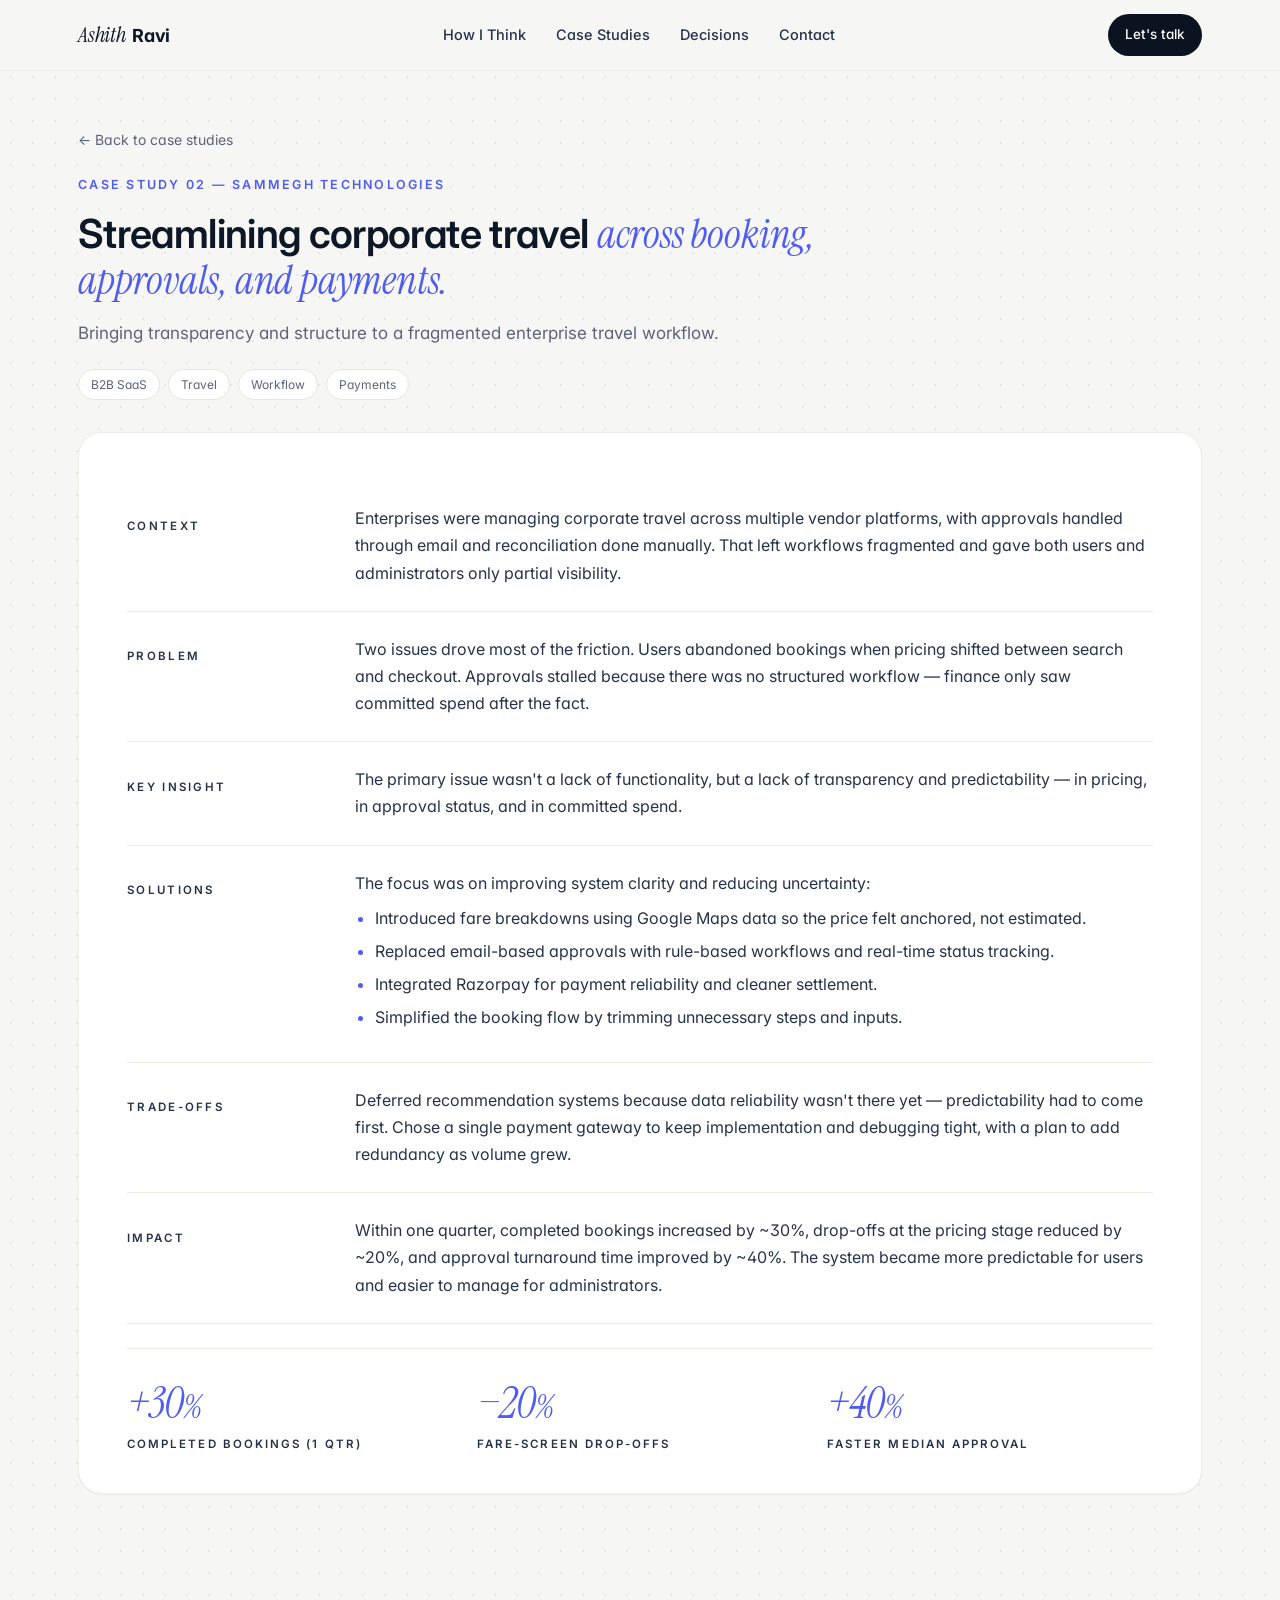
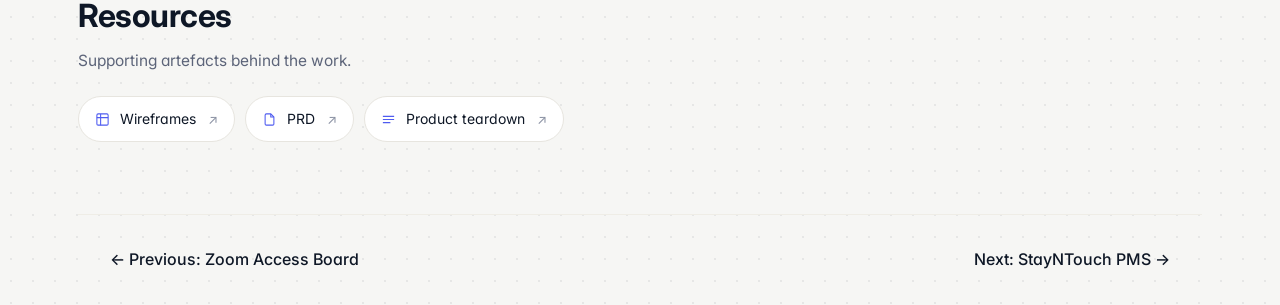
==== case-studies/corporate-travel-platform.html @ 0177eebc "Add files via upload" ====
<!doctype html>
<html lang="en">
<head>
<meta charset="utf-8" />
<meta name="viewport" content="width=device-width,initial-scale=1" />
<title>Corporate Travel Platform — Ashith Ravi</title>
<link rel="preconnect" href="https://fonts.googleapis.com">
<link rel="preconnect" href="https://fonts.gstatic.com" crossorigin>
<link rel="stylesheet" href="https://fonts.googleapis.com/css2?family=Inter:wght@400;500;600;700&family=Instrument+Serif:ital@0;1&family=JetBrains+Mono:wght@400;500&display=swap">
<link rel="stylesheet" href="../styles.css">
</head>
<body>

<header class="nav">
  <div class="nav-inner">
    <a class="logo" href="../index.html"><span class="logo-italic">Ashith</span> <span class="logo-bold">Ravi</span></a>
    <nav class="nav-links">
      <a href="../index.html#how-i-think">How I Think</a>
      <a href="../index.html#case-studies">Case Studies</a>
      <a href="../index.html#decisions">Decisions</a>
      <a href="../index.html#contact">Contact</a>
    </nav>
    <a class="btn btn-dark btn-sm" href="../index.html#contact">Let's talk</a>
  </div>
</header>

<main>
  <section class="cs-hero">
    <div class="container">
      <a class="cs-back" href="../index.html#case-studies">← Back to case studies</a>
      <p class="cs-eyebrow">Case Study 02 — SamMegh Technologies</p>
      <h1 class="cs-title">Streamlining corporate travel <span class="i accent">across booking, approvals, and payments.</span></h1>
      <p class="cs-sub">Bringing transparency and structure to a fragmented enterprise travel workflow.</p>
      <div class="cs-tags">
        <span class="tag">B2B SaaS</span>
        <span class="tag">Travel</span>
        <span class="tag">Workflow</span>
        <span class="tag">Payments</span>
      </div>

      <div class="story">
        <div class="story-row">
          <p class="story-label">Context</p>
          <p class="story-body">Enterprises were managing corporate travel across multiple vendor platforms, with approvals handled through email and reconciliation done manually. That left workflows fragmented and gave both users and administrators only partial visibility.</p>
        </div>
        <div class="story-row">
          <p class="story-label">Problem</p>
          <p class="story-body">Two issues drove most of the friction. Users abandoned bookings when pricing shifted between search and checkout. Approvals stalled because there was no structured workflow — finance only saw committed spend after the fact.</p>
        </div>
        <div class="story-row">
          <p class="story-label">Key Insight</p>
          <p class="story-body">The primary issue wasn't a lack of functionality, but a lack of transparency and predictability — in pricing, in approval status, and in committed spend.</p>
        </div>
        <div class="story-row">
          <p class="story-label">Solutions</p>
          <div class="story-body">
            The focus was on improving system clarity and reducing uncertainty:
            <ul>
              <li>Introduced fare breakdowns using Google Maps data so the price felt anchored, not estimated.</li>
              <li>Replaced email-based approvals with rule-based workflows and real-time status tracking.</li>
              <li>Integrated Razorpay for payment reliability and cleaner settlement.</li>
              <li>Simplified the booking flow by trimming unnecessary steps and inputs.</li>
            </ul>
          </div>
        </div>
        <div class="story-row">
          <p class="story-label">Trade-offs</p>
          <p class="story-body">Deferred recommendation systems because data reliability wasn't there yet — predictability had to come first. Chose a single payment gateway to keep implementation and debugging tight, with a plan to add redundancy as volume grew.</p>
        </div>
        <div class="story-row">
          <p class="story-label">Impact</p>
          <p class="story-body">Within one quarter, completed bookings increased by ~30%, drop-offs at the pricing stage reduced by ~20%, and approval turnaround time improved by ~40%. The system became more predictable for users and easier to manage for administrators.</p>
        </div>

        <div class="story-metrics">
          <div class="story-metric">
            <div class="num">+30<span style="font-size:32px">%</span></div>
            <div class="lbl">Completed bookings (1 qtr)</div>
          </div>
          <div class="story-metric">
            <div class="num">−20<span style="font-size:32px">%</span></div>
            <div class="lbl">Fare-screen drop-offs</div>
          </div>
          <div class="story-metric">
            <div class="num">+40<span style="font-size:32px">%</span></div>
            <div class="lbl">Faster median approval</div>
          </div>
        </div>
      </div>
    </div>
  </section>

  <section class="cs-section">
    <div class="container">
      <header class="cs-section-head">
        <h2>Resources</h2>
        <p>Supporting artefacts behind the work.</p>
      </header>
      <div class="res-links">
        <a class="res-link" href="https://www.figma.com/proto/33FRsrlybFALc0xpOMLnUB/Travel-Agent-Version1.0?node-id=50-1858&t=VxDkVjDhNH6M8d2K-0&scaling=min-zoom&content-scaling=fixed&page-id=0%3A1&starting-point-node-id=48%3A1098&show-proto-sidebar=1" target="_blank" rel="noopener">
          <svg viewBox="0 0 24 24" fill="none" stroke="currentColor" stroke-width="1.7"><rect x="3" y="3" width="18" height="18" rx="2"/><path d="M3 9h18M9 3v18"/></svg>
          Wireframes <span class="arr">↗</span>
        </a>
        <a class="res-link" href="../assets/travel-tech-prd.pdf" target="_blank" rel="noopener" download>
          <svg viewBox="0 0 24 24" fill="none" stroke="currentColor" stroke-width="1.7"><path d="M14 3H7a2 2 0 0 0-2 2v14a2 2 0 0 0 2 2h10a2 2 0 0 0 2-2V8z"/><path d="M14 3v5h5"/></svg>
          PRD <span class="arr">↗</span>
        </a>
        <a class="res-link" href="../assets/travel-tech-teardown.pdf" target="_blank" rel="noopener" download>
          <svg viewBox="0 0 24 24" fill="none" stroke="currentColor" stroke-width="1.7"><path d="M3 7h18M3 12h18M3 17h12"/></svg>
          Product teardown <span class="arr">↗</span>
        </a>
      </div>
    </div>
  </section>

  <section class="container">
    <div class="cs-next">
      <a href="zoom-access-board.html">← Previous: Zoom Access Board</a>
      <a href="stayntouch-pms.html">Next: StayNTouch PMS →</a>
    </div>
  </section>
</main>
</body>
</html>
---- styles.css ----
/* ============ Tokens ============ */
:root{
  --bg:#F6F6F4;
  --bg-alt:#FBFAF7;
  --ink:#0E1726;
  --ink-2:#26324A;
  --muted:#5C6479;
  --muted-2:#8A91A3;
  --line:#E7E5DF;
  --line-2:#EFEDE6;
  --card:#FFFFFF;
  --accent:#4F5CF0;
  --accent-soft:#EEF0FE;
  --dark:#0B1220;
  --dark-2:#10182A;
  --shadow-sm: 0 1px 2px rgba(14,23,38,.04);
  --shadow:    0 8px 24px rgba(14,23,38,.06), 0 1px 2px rgba(14,23,38,.04);
  --shadow-lg: 0 20px 48px rgba(14,23,38,.10), 0 2px 6px rgba(14,23,38,.05);
  --r-sm:10px; --r:14px; --r-lg:20px; --r-xl:24px;
  --maxw:1180px;
}

*{box-sizing:border-box}
html,body{margin:0;padding:0}
html{scroll-behavior:smooth}
body{
  font-family:'Inter', system-ui, sans-serif;
  color:var(--ink);
  background:var(--bg);
  /* subtle dot pattern from screenshots */
  background-image: radial-gradient(rgba(14,23,38,.07) 1px, transparent 1.2px);
  background-size: 22px 22px;
  background-position: 0 0;
  -webkit-font-smoothing:antialiased;
  font-size:16px;
  line-height:1.6;
  font-feature-settings:"ss01","cv11";
}
img{max-width:100%;display:block}
a{color:inherit;text-decoration:none}

.container{max-width:var(--maxw);margin:0 auto;padding:0 28px}
.i{font-family:'Instrument Serif', 'Iowan Old Style', Georgia, serif; font-style:italic; font-weight:400; letter-spacing:-.005em}
.accent{color:var(--accent)}
.accent-light{color:#A9B1FF}

/* ============ Nav ============ */
.nav{
  position:sticky; top:0; z-index:50;
  background:rgba(246,246,244,.78);
  backdrop-filter: saturate(140%) blur(10px);
  -webkit-backdrop-filter: saturate(140%) blur(10px);
  border-bottom:1px solid var(--line-2);
}
.nav-inner{
  max-width:var(--maxw); margin:0 auto; padding:14px 28px;
  display:flex; align-items:center; justify-content:space-between; gap:24px;
}
.logo{display:inline-flex; align-items:baseline; gap:6px; font-size:18px; letter-spacing:-.01em}
.logo-italic{font-family:'Instrument Serif', serif; font-style:italic; font-size:22px}
.logo-bold{font-weight:700}
.nav-links{display:flex; gap:30px}
.nav-links a{color:var(--ink-2); font-size:14.5px; font-weight:500}
.nav-links a:hover{color:var(--accent)}

/* ============ Buttons ============ */
.btn{
  display:inline-flex; align-items:center; gap:8px;
  padding:12px 20px; border-radius:999px;
  font-size:14.5px; font-weight:500;
  border:1px solid transparent;
  transition: transform .15s ease, background .2s ease, border-color .2s ease, color .2s ease, box-shadow .2s ease;
  white-space:nowrap;
}
.btn:hover{transform:translateY(-1px)}
.btn-sm{padding:9px 16px; font-size:13.5px}
.btn-primary{background:var(--accent); color:#fff; box-shadow:0 6px 18px rgba(79,92,240,.25)}
.btn-primary:hover{background:#4250E5}
.btn-ghost{background:transparent; border-color:var(--line); color:var(--ink)}
.btn-ghost:hover{border-color:#CFCEC6; background:#fff}
.btn-dark{background:var(--dark); color:#fff}
.btn-dark:hover{background:#1B2436}
.btn-outline-light{background:transparent; border-color:rgba(255,255,255,.18); color:#fff}
.btn-outline-light:hover{background:rgba(255,255,255,.06); border-color:rgba(255,255,255,.32)}
.btn .arrow{transition:transform .2s ease}
.btn:hover .arrow{transform:translateX(3px)}
.ic{width:16px;height:16px}

/* ============ Hero ============ */
.hero{padding:56px 0 24px}
.hero-grid{
  display:grid; grid-template-columns: 1.55fr .9fr; gap:56px; align-items:center;
}
.eyebrow{
  font-size:14.5px; color:var(--muted); margin:0 0 18px;
}
.eyebrow .i{font-size:17px; color:var(--ink-2); margin-right:4px}
.display{
  font-size: clamp(30px, 4.2vw, 48px);
  line-height:1.14;
  letter-spacing:-0.018em;
  font-weight:600;
  margin:0 0 24px;
  color:var(--ink);
  text-wrap: pretty;
}
.display .i{font-weight:400}
.hero-body{max-width:560px; color:var(--ink-2)}
.hero-body p{margin:0 0 14px; font-size:16.5px; line-height:1.65; color:var(--muted)}
.hero-cta{display:flex; gap:12px; margin-top:26px; flex-wrap:wrap}

.hero-photo{display:flex; justify-content:center}
.photo-frame{
  width: 320px; height: 320px;
  border-radius: 50%;
  background: var(--card);
  box-shadow: var(--shadow-lg);
  padding: 8px;
  border:1px solid var(--line-2);
}
.photo-img{width:100%; height:100%; object-fit:cover; border-radius:50%; display:block}
.photo-placeholder{
  width:100%; height:100%; border-radius:50%;
  background:
    repeating-linear-gradient(135deg, #F1EEE6 0 8px, #F7F5EE 8px 16px);
  display:flex; flex-direction:column; align-items:center; justify-content:center;
  color:var(--muted-2);
  text-align:center;
  padding:24px;
}
.ph-mono{font-family:'JetBrains Mono', ui-monospace, Menlo, monospace; font-size:12.5px; color:var(--ink-2); letter-spacing:.04em}
.ph-hint{font-size:12px; margin-top:6px; color:var(--muted-2)}

/* ============ Metrics ============ */
.metrics{padding:24px 0 64px}
.metrics-grid{display:grid; grid-template-columns:repeat(3,1fr); gap:20px}
.metric-card{
  background:var(--card);
  border:1px solid var(--line-2);
  border-radius:var(--r-lg);
  padding:26px 26px 22px;
  box-shadow:var(--shadow-sm);
}
.metric-num{
  font-family:'Instrument Serif', serif;
  font-style: italic;
  color:var(--accent);
  font-size: 44px; line-height:1;
  letter-spacing:-.02em;
}
.metric-num .sign{margin-right:2px}
.metric-num .unit{font-size:34px; margin-left:2px}
.metric-label{
  margin-top:14px;
  text-transform:uppercase;
  letter-spacing:.12em;
  font-size:12px;
  font-weight:600;
  color:var(--ink);
}
.metric-desc{margin:8px 0 0; color:var(--muted); font-size:14.5px; line-height:1.55}

/* ============ Sections ============ */
.section{padding:72px 0}
.section-alt{background: linear-gradient(180deg, var(--bg-alt), var(--bg))}
.section-head{max-width:760px; margin:0 0 44px}
.section-eyebrow{
  text-transform:uppercase; letter-spacing:.16em;
  font-size:12.5px; font-weight:600; color:var(--accent);
  margin:0 0 14px;
}
.section-title{
  font-size: clamp(24px, 2.8vw, 34px);
  line-height:1.18;
  letter-spacing:-.014em;
  font-weight:600;
  margin:0 0 14px;
  color:var(--ink);
}
.section-lede{margin:0; color:var(--muted); font-size:16.5px; max-width:640px}

/* ============ How I think (principles) ============ */
.principles{display:grid; grid-template-columns:repeat(2,1fr); gap:20px}
.principle{
  background:var(--card);
  border:1px solid var(--line-2);
  border-radius:var(--r-lg);
  padding:30px 28px;
  box-shadow:var(--shadow-sm);
  transition: box-shadow .25s ease, transform .25s ease;
}
.principle:hover{box-shadow:var(--shadow); transform:translateY(-2px)}
.p-icon, .d-icon{
  width:42px; height:42px; border-radius:12px;
  background:var(--accent-soft); color:var(--accent);
  display:flex; align-items:center; justify-content:center;
  margin-bottom:24px;
}
.p-icon svg, .d-icon svg{width:20px; height:20px}
.principle h3{margin:0 0 8px; font-size:18.5px; font-weight:600; letter-spacing:-.01em}
.principle p{margin:0; color:var(--muted); font-size:15px; line-height:1.65}

/* ============ Case studies ============ */
.case-card{
  background:var(--card);
  border:1px solid var(--line-2);
  border-radius:var(--r-xl);
  padding:36px 36px 32px;
  box-shadow:var(--shadow-sm);
  transition: box-shadow .25s ease, transform .25s ease, border-color .25s ease;
}
.case-card:hover{box-shadow:var(--shadow); transform:translateY(-2px); border-color:#DCDAD2}
.case-featured{
  margin-bottom:24px;
  border:1px solid #D6D9F7;
  background:
    radial-gradient(120% 120% at 0% 0%, #F4F5FF 0%, #FFFFFF 50%);
  box-shadow: 0 24px 60px rgba(79,92,240,.10), 0 2px 6px rgba(14,23,38,.05);
}
.case-meta{
  display:flex; gap:14px; align-items:center;
  font-size:12.5px; letter-spacing:.16em; text-transform:uppercase; font-weight:600;
  color:var(--accent); margin-bottom:14px;
}
.case-meta .case-company{color:var(--muted-2); letter-spacing:.14em}
.case-title{
  font-size: clamp(22px, 2.4vw, 28px);
  line-height:1.18; letter-spacing:-.014em; font-weight:600;
  margin:0 0 12px;
}
.case-featured .case-title{font-size: clamp(26px, 2.8vw, 34px)}
.case-sub{margin:0 0 22px; color:var(--muted); font-size:16px; max-width:640px}

.case-summary{display:grid; gap:16px; margin:0 0 22px; padding:0}
.case-summary > div{display:grid; grid-template-columns:120px 1fr; gap:16px; align-items:baseline}
.case-summary dt{
  margin:0; font-size:11.5px; letter-spacing:.16em; text-transform:uppercase;
  font-weight:600; color:var(--ink-2);
}
.case-summary dd{margin:0; color:var(--ink-2); font-size:15.5px; line-height:1.55}

.case-grid{display:grid; grid-template-columns:1fr 1fr; gap:22px}
.case-grid .case-summary > div{grid-template-columns: 100px 1fr}

.tags{display:flex; flex-wrap:wrap; gap:8px; margin:0 0 22px}
.tag{
  font-size:12px; padding:5px 12px; border-radius:999px;
  border:1px solid var(--line); color:var(--muted); background:#fff;
}

.case-actions{display:flex; gap:10px; padding-top:18px; border-top:1px solid var(--line-2)}

/* ============ Decisions ============ */
.decisions{display:grid; grid-template-columns:repeat(3,1fr); gap:20px}
.decision{
  background:var(--card);
  border:1px solid var(--line-2);
  border-radius:var(--r-lg);
  padding:28px;
  box-shadow:var(--shadow-sm);
}
.decision h3{margin:0 0 16px; font-size:18px; font-weight:600; letter-spacing:-.01em; line-height:1.3}
.d-block{margin-top:14px}
.d-label{
  margin:0 0 6px; font-size:11.5px; letter-spacing:.18em; text-transform:uppercase;
  font-weight:600; color:var(--ink-2);
}
.d-block p:last-child{margin:0; color:var(--muted); font-size:14.5px; line-height:1.62}

/* ============ Journey ============ */
.journey{display:grid; grid-template-columns:240px 1fr; gap:60px; align-items:start}
.journey-side{position:sticky; top:90px}
.journey-trail{font-family:'Instrument Serif', serif; font-style:italic; color:var(--muted); margin-top:6px; font-size:18px}
.journey-body p{color:var(--ink-2); font-size:16.5px; line-height:1.7; margin:0 0 14px}
.journey-body .section-title{margin-bottom:22px}

/* ============ Contact ============ */
.contact{padding:32px 0 64px}
.contact-inner{
  background: linear-gradient(180deg, #0B1220, #0E1A33);
  color:#F1F2F6;
  border-radius: 28px;
  padding: 72px 56px 56px;
  text-align:center;
  box-shadow: 0 30px 80px rgba(11,18,32,.18);
}
.contact-eyebrow{
  text-transform:uppercase; letter-spacing:.22em;
  color:#9DA4B8; font-size:12px; font-weight:600;
  margin:0 0 22px;
}
.contact-title{
  font-size: clamp(24px, 3vw, 38px);
  line-height:1.2; letter-spacing:-.014em; font-weight:600;
  margin:0 auto 18px; max-width:780px; color:#fff;
  text-wrap: pretty;
}
.contact-sub{margin:0 auto 30px; color:#A6ADC0; max-width:520px; font-size:15.5px}
.contact-actions{display:flex; gap:12px; justify-content:center; flex-wrap:wrap}
.contact-loc{margin:30px 0 0; color:#8A91A3; font-size:13.5px; display:inline-flex; align-items:center; gap:6px; justify-content:center; width:100%}

/* ============ Footer ============ */
.foot{padding:40px 0 56px; color:var(--muted-2); font-size:13px}
.foot-inner{display:flex; justify-content:space-between; align-items:center; gap:16px; flex-wrap:wrap}
.foot-mid{font-family:'Instrument Serif', serif; font-style:italic; color:var(--muted)}
.foot a:hover{color:var(--accent)}

/* ============ Case study page chrome ============ */
.cs-hero{padding: 56px 0 40px}
.cs-eyebrow{
  text-transform:uppercase; letter-spacing:.18em; font-size:12.5px;
  font-weight:600; color:var(--accent); margin:0 0 16px;
}
.cs-back{
  display:inline-flex; align-items:center; gap:6px; color:var(--muted);
  font-size:14px; margin-bottom:24px;
}
.cs-back:hover{color:var(--accent)}
.cs-title{
  font-size: clamp(28px, 3.6vw, 40px); line-height:1.16; letter-spacing:-.016em;
  font-weight:600; margin:0 0 16px; max-width:820px;
}
.cs-title .i{font-weight:400}
.cs-sub{margin:0 0 22px; max-width:720px; color:var(--muted); font-size:17px}
.cs-tags{display:flex; gap:8px; flex-wrap:wrap; margin:0 0 8px}

/* Story card (Context/Problem/...) */
.story{
  background:var(--card);
  border:1px solid var(--line-2);
  border-radius:var(--r-xl);
  padding:48px 48px 40px;
  box-shadow:var(--shadow-sm);
  margin-top:32px;
}
.story-row{
  display:grid; grid-template-columns: 180px 1fr; gap:48px;
  padding:24px 0; border-bottom:1px solid var(--line-2);
}
.story-row:last-of-type{border-bottom:0}
.story-row dt, .story-label{
  font-size:11.5px; letter-spacing:.2em; text-transform:uppercase;
  font-weight:600; color:var(--ink-2);
}
.story-row dd, .story-body{margin:0; color:var(--ink-2); font-size:16px; line-height:1.7}
.story-body ul{margin:8px 0 0; padding-left:20px}
.story-body li{margin:6px 0; color:var(--ink-2)}
.story-body li::marker{color:var(--accent)}

.story-metrics{
  margin-top:24px; padding-top:32px; border-top:1px solid var(--line-2);
  display:grid; grid-template-columns:repeat(3,1fr); gap:24px;
}
.story-metric .num{
  font-family:'Instrument Serif', serif; font-style:italic; color:var(--accent);
  font-size:44px; line-height:1; letter-spacing:-.02em;
}
.story-metric .lbl{
  margin-top:10px; font-size:11.5px; letter-spacing:.18em; text-transform:uppercase;
  font-weight:600; color:var(--ink-2);
}

/* Media placeholders */
.cs-section{padding:56px 0 24px}
.cs-section-head{margin:0 0 22px}
.cs-section-head h2{
  font-size: clamp(24px, 2.6vw, 32px); margin:0 0 8px;
  letter-spacing:-.015em; font-weight:700;
}
.cs-section-head p{margin:0; color:var(--muted); font-size:15.5px; max-width:720px}

.media-grid{display:grid; gap:18px}
.media-grid.cols-1{grid-template-columns:1fr}
.media-grid.cols-2{grid-template-columns:1fr 1fr}
.media-grid.cols-3{grid-template-columns:repeat(3,1fr)}

.slot{
  background: var(--card);
  border:1px dashed #C9C7BE;
  border-radius: var(--r-lg);
  padding:18px;
  display:flex; flex-direction:column; gap:10px;
  min-height: 220px;
}
.slot .slot-head{
  display:flex; align-items:center; justify-content:space-between; gap:12px;
}
.slot .slot-title{
  font-size:13px; font-weight:600; color:var(--ink-2); letter-spacing:.02em;
}
.slot .slot-kind{
  font-family:'JetBrains Mono', ui-monospace, Menlo, monospace;
  font-size:11px; padding:3px 8px; border-radius:999px;
  background:var(--accent-soft); color:var(--accent);
  letter-spacing:.04em;
}
.slot .slot-canvas{
  flex:1; border-radius:12px;
  background:
    repeating-linear-gradient(135deg, #F4F2EB 0 10px, #FAF8F2 10px 20px);
  display:flex; align-items:center; justify-content:center;
  color:var(--muted-2);
  font-family:'JetBrains Mono', ui-monospace, Menlo, monospace;
  font-size:12px; letter-spacing:.04em;
  min-height:160px;
  padding:20px;
  text-align:center;
}
.slot.tall .slot-canvas{min-height:320px}
.slot .slot-foot{
  display:flex; gap:10px; align-items:center; flex-wrap:wrap;
  font-size:12px; color:var(--muted);
}
.slot .upload-hint{
  font-family:'JetBrains Mono', ui-monospace, Menlo, monospace;
  font-size:11.5px; color:var(--muted-2);
}

/* Link-style placeholder for PRD / docs */
.link-slot{
  display:flex; align-items:center; justify-content:space-between; gap:16px;
  padding:18px 22px;
  border:1px solid var(--line); border-radius: var(--r);
  background:#fff;
}
.link-slot .ls-left{display:flex; align-items:center; gap:14px}
.link-slot .ls-icon{
  width:36px; height:36px; border-radius:10px; background:var(--accent-soft); color:var(--accent);
  display:flex; align-items:center; justify-content:center;
}
.link-slot .ls-title{font-weight:600; font-size:14.5px; color:var(--ink)}
.link-slot .ls-sub{font-size:13px; color:var(--muted)}
.link-slot .ls-right{font-family:'JetBrains Mono', ui-monospace, Menlo, monospace; font-size:12px; color:var(--muted-2)}

/* Minimal resource links row */
.res-links{display:flex; flex-wrap:wrap; gap:10px; margin-top:8px}
.res-link{
  display:inline-flex; align-items:center; gap:10px;
  padding:11px 16px; border-radius:999px;
  border:1px solid var(--line); background:#fff;
  font-size:14px; color:var(--ink); text-decoration:none;
  transition: border-color .15s ease, transform .15s ease, background .15s ease;
}
.res-link svg{width:15px; height:15px; color:var(--accent)}
.res-link:hover{border-color:var(--accent); background:#fcfcfd}
.res-link .arr{margin-left:2px; color:var(--muted-2); font-size:13px}

/* N8N subsection */
.subsection{
  margin-top:28px;
  background:#FBFAF7;
  border:1px solid var(--line-2);
  border-radius:var(--r-xl);
  padding:36px 36px 32px;
}
.subsection-head{display:flex; align-items:center; justify-content:space-between; gap:16px; margin-bottom:6px; flex-wrap:wrap}
.subsection-head h3{margin:0; font-size:22px; letter-spacing:-.01em; font-weight:700}
.subsection-head .badge{
  font-family:'JetBrains Mono', ui-monospace, Menlo, monospace;
  font-size:11px; padding:4px 10px; border-radius:999px;
  background:#fff; border:1px solid var(--line); color:var(--muted);
}
.subsection p.sub-lede{margin:0 0 18px; color:var(--muted); font-size:15px; max-width:680px}

/* CS footer / next */
.cs-next{
  margin-top:48px; padding:32px;
  border-top:1px solid var(--line-2);
  display:flex; justify-content:space-between; align-items:center; gap:16px; flex-wrap:wrap;
}
.cs-next a{display:inline-flex; align-items:center; gap:8px; color:var(--ink); font-weight:500}
.cs-next a:hover{color:var(--accent)}

/* ============ Responsive ============ */
@media (max-width: 960px){
  .hero-grid{grid-template-columns:1fr; gap:32px}
  .hero-photo{order:-1}
  .photo-frame{width:220px; height:220px}
  .metrics-grid{grid-template-columns:1fr; }
  .principles{grid-template-columns:1fr}
  .case-grid{grid-template-columns:1fr}
  .decisions{grid-template-columns:1fr}
  .journey{grid-template-columns:1fr; gap:20px}
  .journey-side{position:static}
  .nav-links{display:none}
  .case-summary > div{grid-template-columns:1fr; gap:4px}
  .case-grid .case-summary > div{grid-template-columns:1fr}
  .story{padding:28px 22px}
  .story-row{grid-template-columns:1fr; gap:6px}
  .story-metrics{grid-template-columns:1fr}
  .media-grid.cols-2, .media-grid.cols-3{grid-template-columns:1fr}
  .contact-inner{padding:48px 24px}
}
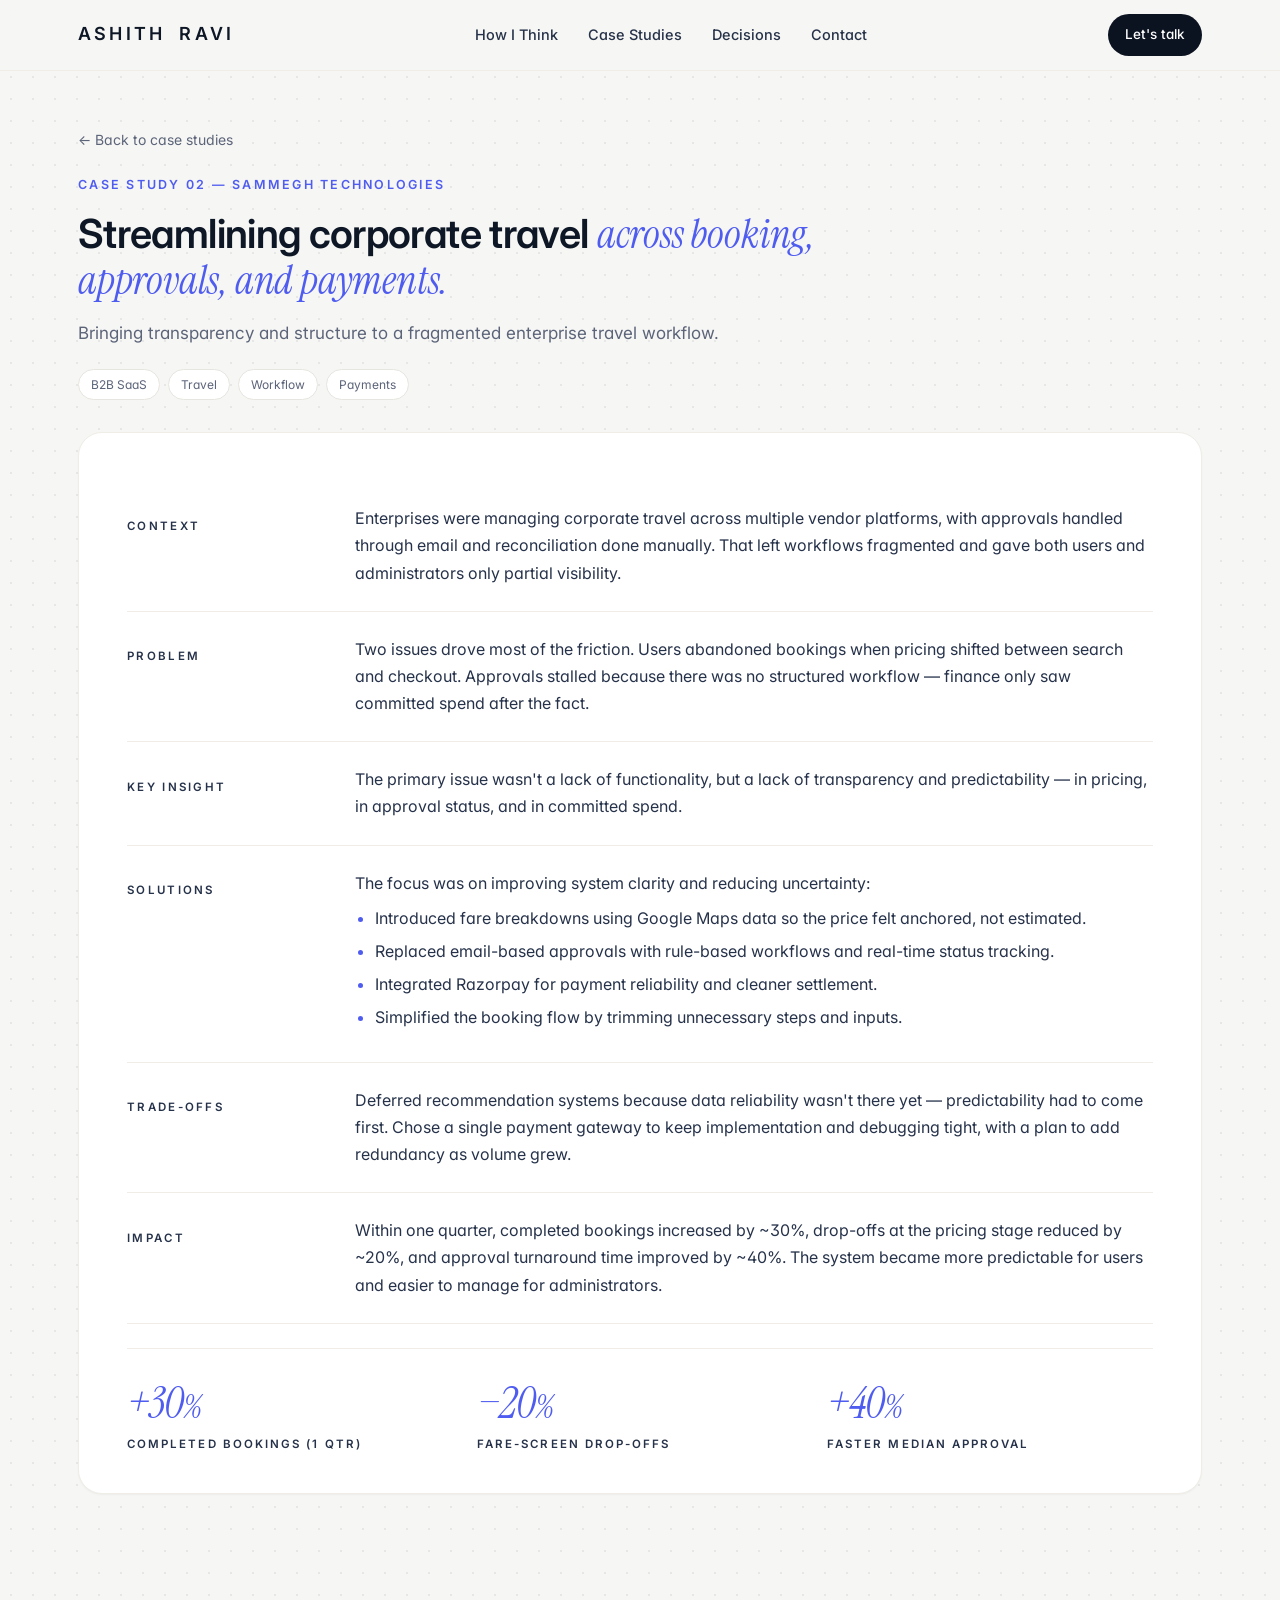
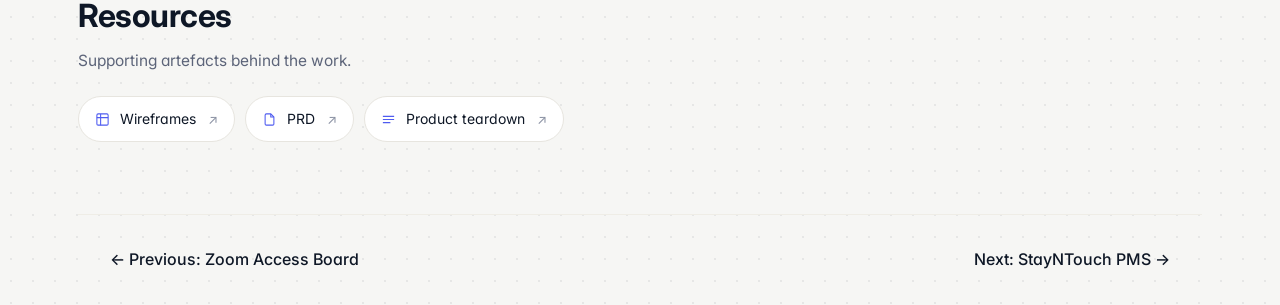
==== commit 227279f9: "Add new changes in portfolio" ====
--- a/case-studies/corporate-travel-platform.html
+++ b/case-studies/corporate-travel-platform.html
@@ -13,7 +13,7 @@
 
 <header class="nav">
   <div class="nav-inner">
-    <a class="logo" href="../index.html"><span class="logo-italic">Ashith</span> <span class="logo-bold">Ravi</span></a>
+    <a class="logo" href="../index.html"><span>Ashith</span><span>Ravi</span></a>
     <nav class="nav-links">
       <a href="../index.html#how-i-think">How I Think</a>
       <a href="../index.html#case-studies">Case Studies</a>
@@ -101,11 +101,11 @@
           <svg viewBox="0 0 24 24" fill="none" stroke="currentColor" stroke-width="1.7"><rect x="3" y="3" width="18" height="18" rx="2"/><path d="M3 9h18M9 3v18"/></svg>
           Wireframes <span class="arr">↗</span>
         </a>
-        <a class="res-link" href="../assets/travel-tech-prd.pdf" target="_blank" rel="noopener" download>
+        <a class="res-link" href="https://drive.google.com/file/d/1Uj6XAdhq4hoM1M8XDskusQjVeGHYtjC9/view?usp=sharing" target="_blank" rel="noopener">
           <svg viewBox="0 0 24 24" fill="none" stroke="currentColor" stroke-width="1.7"><path d="M14 3H7a2 2 0 0 0-2 2v14a2 2 0 0 0 2 2h10a2 2 0 0 0 2-2V8z"/><path d="M14 3v5h5"/></svg>
           PRD <span class="arr">↗</span>
         </a>
-        <a class="res-link" href="../assets/travel-tech-teardown.pdf" target="_blank" rel="noopener" download>
+        <a class="res-link" href="https://drive.google.com/file/d/1ege0dFu4IAtbdjBSwRHZzztnEw202Lcb/view?usp=sharing" target="_blank" rel="noopener">
           <svg viewBox="0 0 24 24" fill="none" stroke="currentColor" stroke-width="1.7"><path d="M3 7h18M3 12h18M3 17h12"/></svg>
           Product teardown <span class="arr">↗</span>
         </a>
--- a/styles.css
+++ b/styles.css
@@ -56,9 +56,14 @@
   max-width:var(--maxw); margin:0 auto; padding:14px 28px;
   display:flex; align-items:center; justify-content:space-between; gap:24px;
 }
-.logo{display:inline-flex; align-items:baseline; gap:6px; font-size:18px; letter-spacing:-.01em}
-.logo-italic{font-family:'Instrument Serif', serif; font-style:italic; font-size:22px}
-.logo-bold{font-weight:700}
+.logo{
+  display:inline-flex; align-items:baseline; gap:14px;
+  font-family:'Inter', system-ui, sans-serif;
+  font-size:18px; font-weight:600;
+  letter-spacing:.18em;
+  text-transform:uppercase;
+  color:var(--ink);
+}
 .nav-links{display:flex; gap:30px}
 .nav-links a{color:var(--ink-2); font-size:14.5px; font-weight:500}
 .nav-links a:hover{color:var(--accent)}
@@ -92,9 +97,12 @@
   display:grid; grid-template-columns: 1.55fr .9fr; gap:56px; align-items:center;
 }
 .eyebrow{
-  font-size:14.5px; color:var(--muted); margin:0 0 18px;
-}
-.eyebrow .i{font-size:17px; color:var(--ink-2); margin-right:4px}
+  font-size:16px;
+  line-height:1.5;
+  color:var(--muted);
+  margin:0 0 22px;
+  letter-spacing:-.005em;
+}
 .display{
   font-size: clamp(30px, 4.2vw, 48px);
   line-height:1.14;
